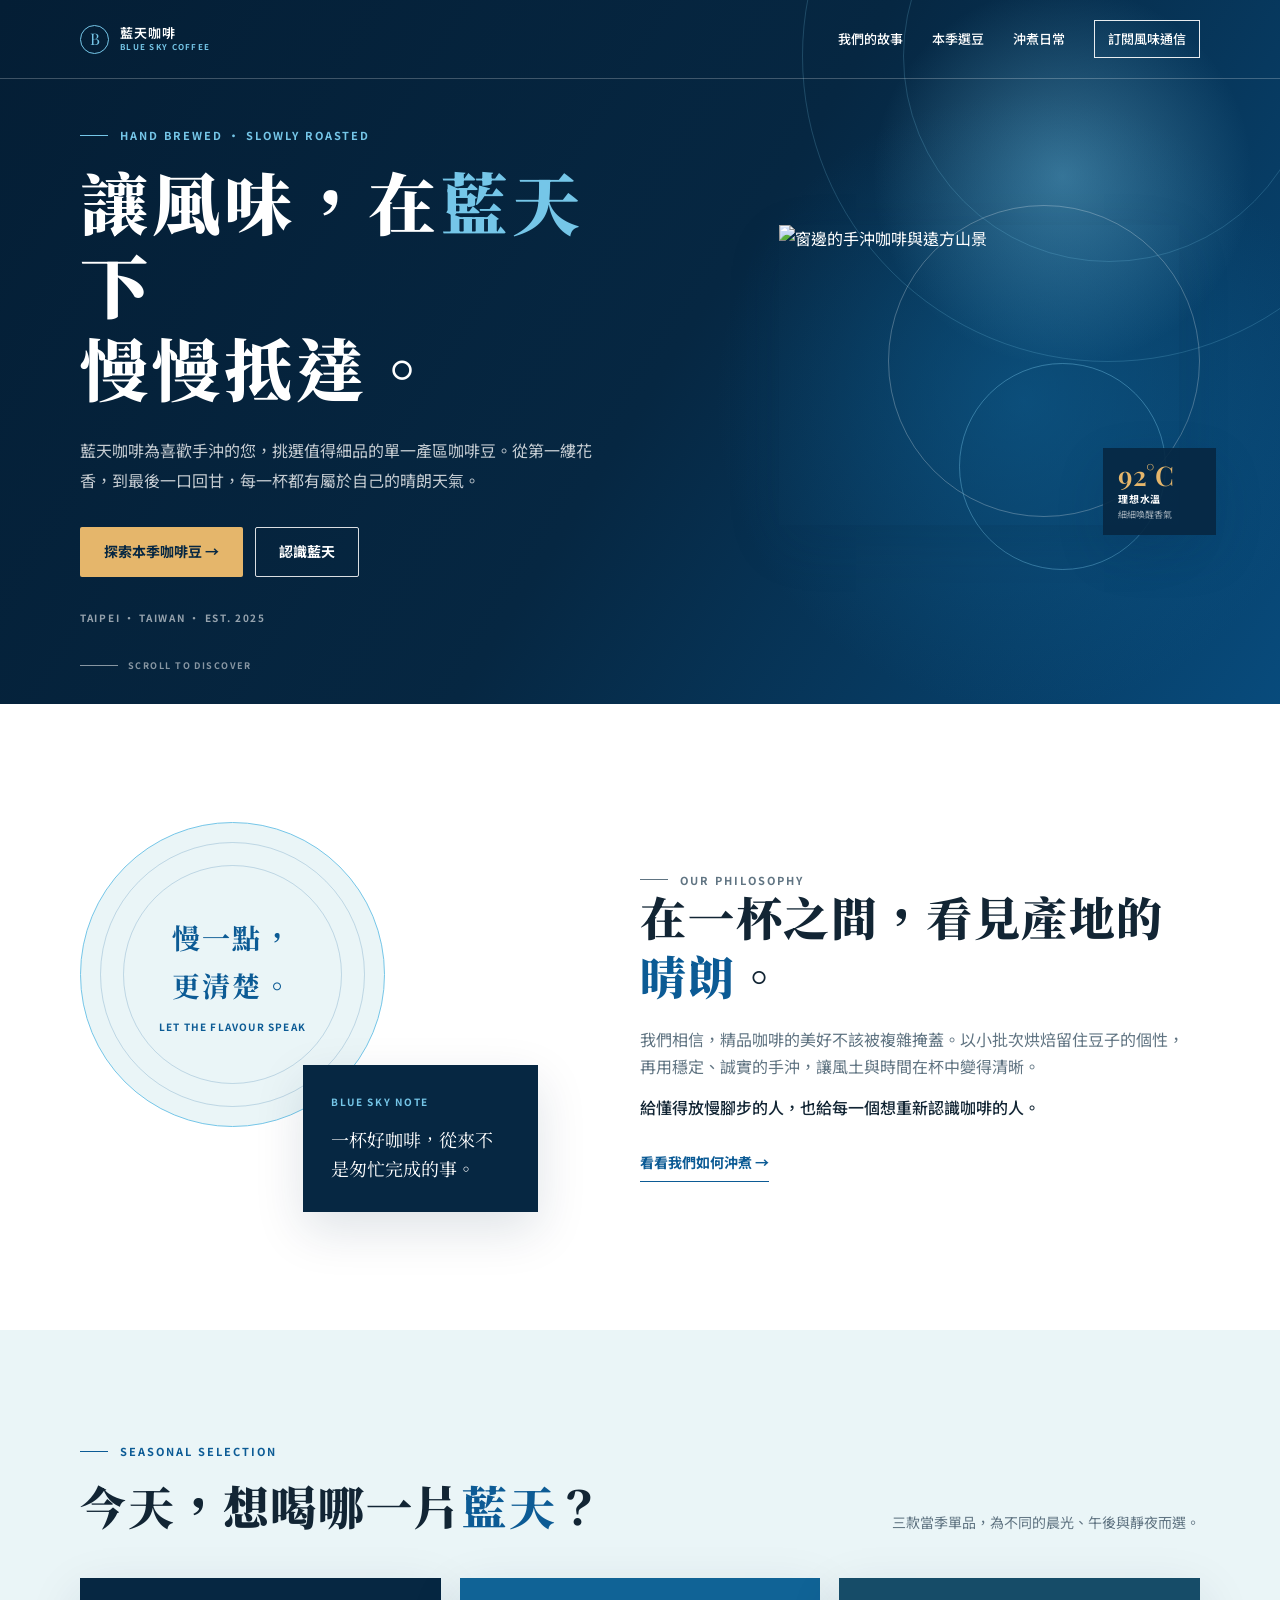
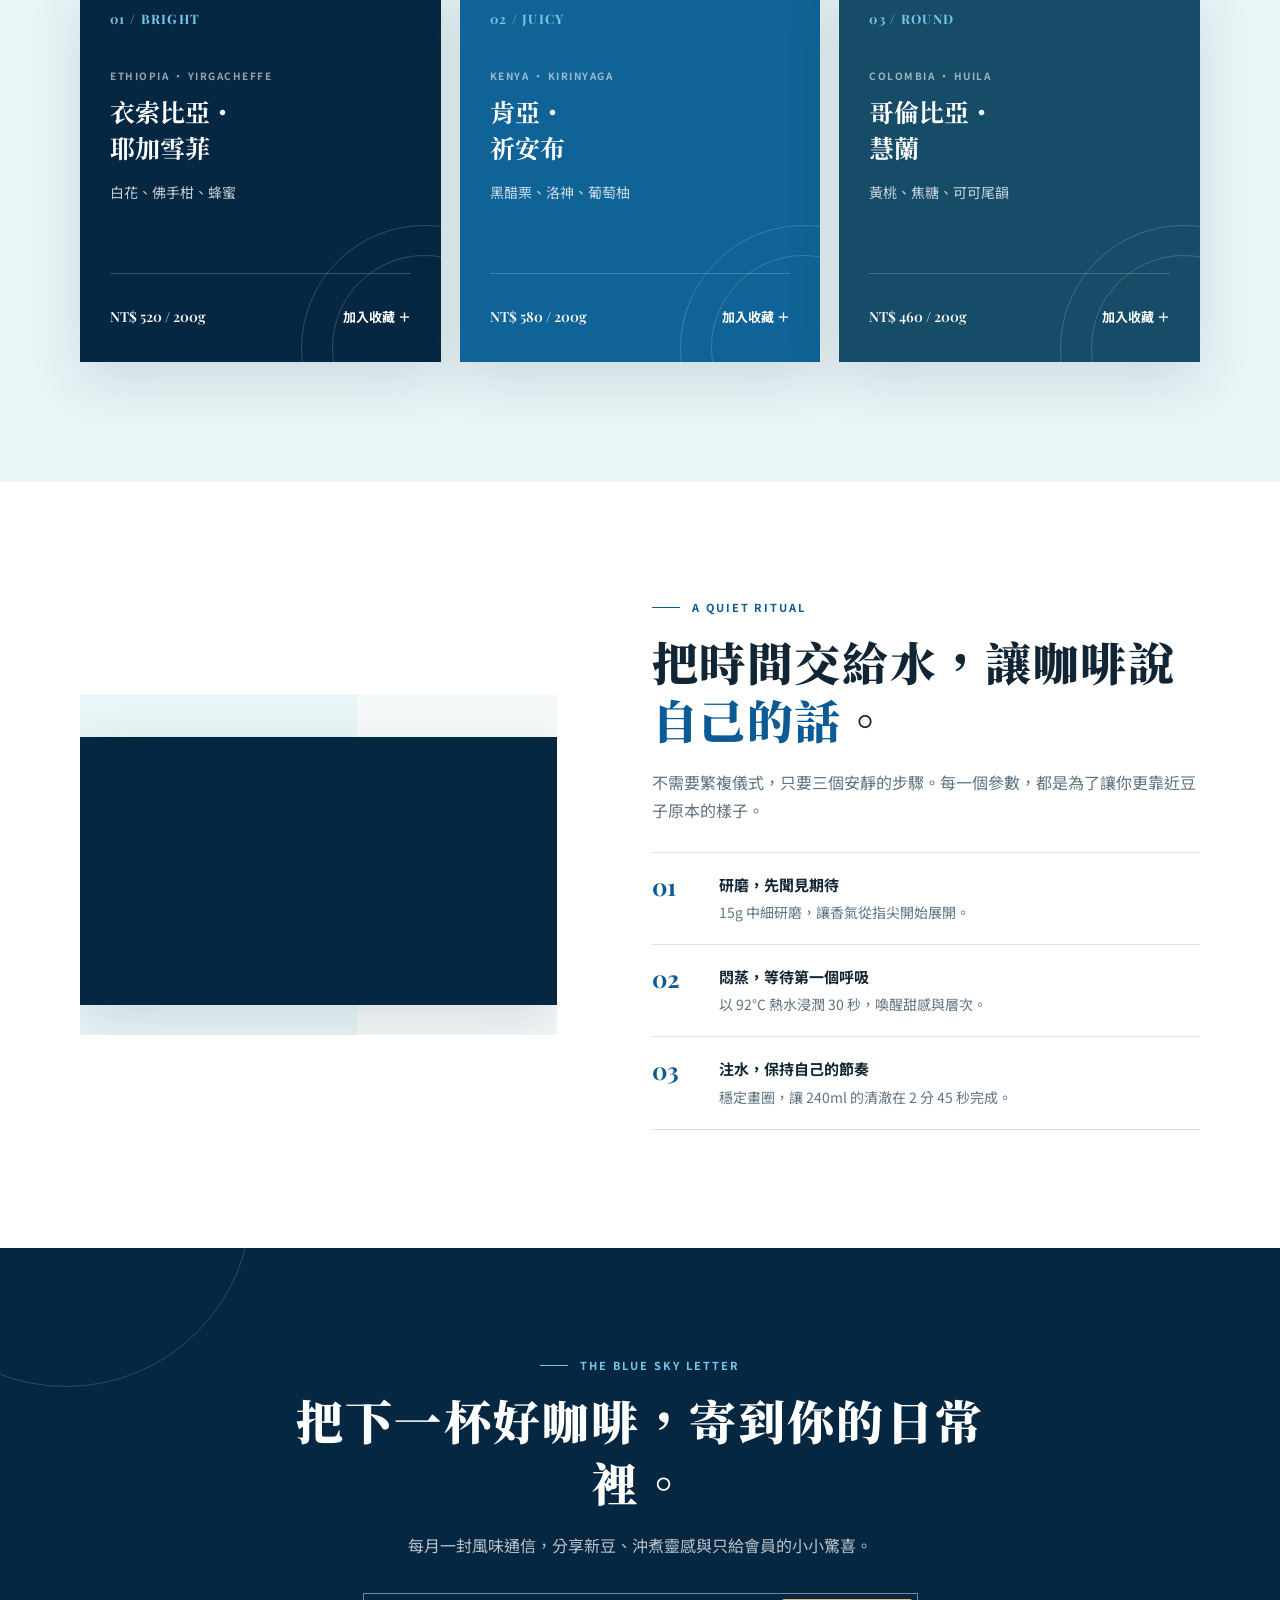
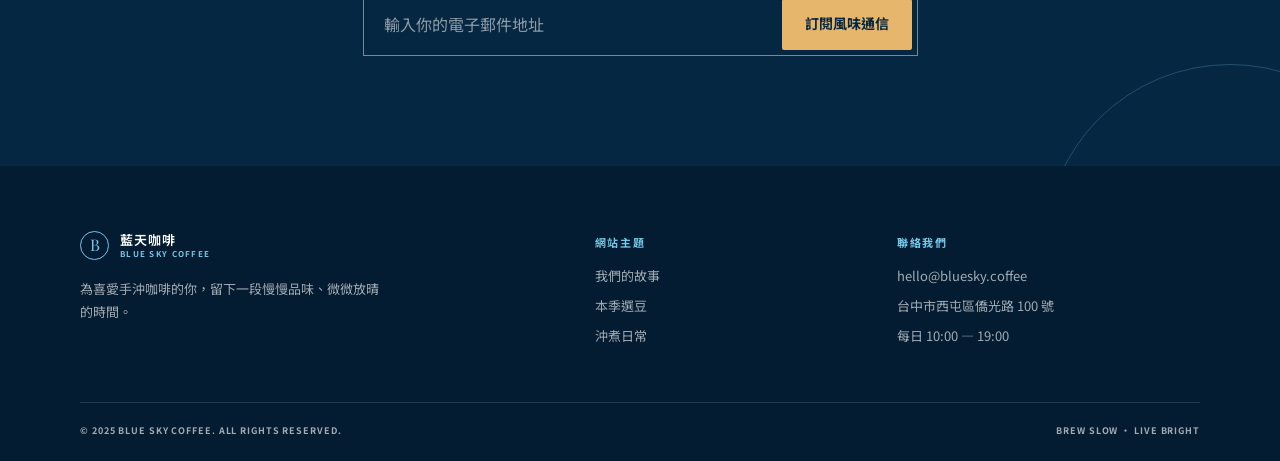
==== onepage2/index.html @ 1602712c "Initial commit" ====
<!DOCTYPE html>
<html lang="zh-Hant">
<head>
  <meta charset="UTF-8">
  <meta name="viewport" content="width=device-width, initial-scale=1.0">
  <meta name="description" content="藍天咖啡，為手沖咖啡愛好者挑選當季精品咖啡豆，讓每一杯都清澈、明亮、值得細品。">
  <title>藍天咖啡｜讓風味，慢慢抵達</title>
  <link rel="preconnect" href="https://fonts.googleapis.com">
  <link rel="preconnect" href="https://fonts.gstatic.com" crossorigin>
  <link href="https://fonts.googleapis.com/css2?family=Noto+Sans+TC:wght@400;500;600;700&family=Noto+Serif+TC:wght@600;700;900&family=Playfair+Display:wght@600;700&display=swap" rel="stylesheet">
  <style>
    :root {
      --navy: #062742;
      --blue: #0c5b95;
      --sky: #75c6e8;
      --mist: #eaf5f7;
      --cream: #fbfaf6;
      --ink: #122534;
      --muted: #607482;
      --line: #d7e4e8;
      --sand: #e5b66b;
      --shadow: 0 18px 50px rgba(6, 39, 66, .13);
    }

    * { box-sizing: border-box; }
    html { scroll-behavior: smooth; }
    body {
      margin: 0;
      color: var(--ink);
      background: var(--cream);
      font-family: "Noto Sans TC", sans-serif;
      font-size: 16px;
      line-height: 1.7;
      -webkit-font-smoothing: antialiased;
    }
    a { color: inherit; text-decoration: none; }
    button, input { font: inherit; }
    button { cursor: pointer; }
    img { display: block; max-width: 100%; }
    :focus-visible { outline: 3px solid var(--sky); outline-offset: 4px; }

    .wrap { width: min(1120px, calc(100% - 48px)); margin: 0 auto; }
    .eyebrow {
      display: flex;
      align-items: center;
      gap: 12px;
      margin: 0 0 17px;
      color: var(--blue);
      font-size: 11px;
      font-weight: 700;
      letter-spacing: .18em;
      line-height: 1.35;
    }
    .eyebrow::before { width: 28px; height: 1px; background: currentColor; content: ""; }
    .section-title {
      margin: 0;
      font-family: "Noto Serif TC", serif;
      font-size: clamp(30px, 4vw, 46px);
      font-weight: 900;
      letter-spacing: .035em;
      line-height: 1.28;
    }
    .blue-word { color: var(--blue); }
    .section-copy { margin: 20px 0 0; color: var(--muted); }
    .text-link {
      display: inline-block;
      margin-top: 29px;
      padding-bottom: 7px;
      border-bottom: 1px solid var(--blue);
      color: var(--blue);
      font-size: 14px;
      font-weight: 700;
      transition: color .2s ease, letter-spacing .2s ease;
    }
    .text-link:hover { color: var(--navy); letter-spacing: .04em; }

    /* Header */
    .site-header {
      position: absolute;
      z-index: 10;
      top: 0;
      left: 0;
      width: 100%;
      border-bottom: 1px solid rgba(255,255,255,.23);
      color: #fff;
    }
    .nav-bar {
      display: flex;
      align-items: center;
      justify-content: space-between;
      min-height: 78px;
    }
    .brand { display: inline-flex; align-items: center; gap: 11px; min-width: max-content; }
    .brand-mark {
      display: grid;
      width: 29px;
      height: 29px;
      place-items: center;
      border: 1px solid var(--sky);
      border-radius: 50%;
      color: var(--sky);
      font-family: "Playfair Display", serif;
      font-size: 16px;
      line-height: 1;
    }
    .brand-name { display: grid; gap: 0; font-size: 13px; font-weight: 600; letter-spacing: .08em; line-height: 1.3; }
    .brand-name small { color: var(--sky); font-size: 8px; font-weight: 700; letter-spacing: .16em; }
    .nav-links { display: flex; align-items: center; gap: 29px; list-style: none; margin: 0; padding: 0; }
    .nav-links a { position: relative; display: inline-block; padding: 8px 0; font-size: 13px; font-weight: 500; }
    .nav-links a:not(.nav-cta)::after {
      position: absolute;
      right: 0;
      bottom: 2px;
      width: 0;
      height: 1px;
      background: var(--sky);
      content: "";
      transition: width .25s ease;
    }
    .nav-links a:not(.nav-cta):hover::after { right: auto; left: 0; width: 100%; }
    .nav-links .nav-cta { padding: 7px 13px; border: 1px solid rgba(255,255,255,.9); transition: color .2s ease, background .2s ease; }
    .nav-links .nav-cta:hover { color: var(--navy); background: #fff; }
    .menu-toggle { display: none; border: 0; background: transparent; color: #fff; font-size: 26px; line-height: 1; }

    /* Hero */
    .hero {
      position: relative;
      isolation: isolate;
      display: grid;
      min-height: 704px;
      overflow: hidden;
      color: #fff;
      background:
        radial-gradient(circle at 83% 25%, rgba(117,198,232,.42), transparent 16%),
        radial-gradient(circle at 80% 57%, rgba(16,99,150,.52), transparent 28%),
        linear-gradient(122deg, #041e35 0%, var(--navy) 52%, #084b7c 100%);
    }
    .hero::before, .hero::after { position: absolute; z-index: -1; border: 1px solid rgba(117,198,232,.22); border-radius: 50%; content: ""; }
    .hero::before { width: 610px; height: 610px; top: -250px; right: -134px; }
    .hero::after { width: 410px; height: 410px; top: -150px; right: -35px; }
    .hero-inner { display: grid; grid-template-columns: 1.02fr .98fr; gap: 45px; align-items: center; width: min(1120px, calc(100% - 48px)); margin: 0 auto; padding: 122px 0 72px; }
    .hero .eyebrow { color: var(--sky); }
    .hero-title { max-width: 650px; margin: 0; font-family: "Noto Serif TC", serif; font-size: clamp(42px, 5.5vw, 68px); font-weight: 900; letter-spacing: .06em; line-height: 1.22; }
    .hero-title .sky-text { color: var(--sky); }
    .hero-lede { max-width: 535px; margin: 26px 0 0; color: rgba(255,255,255,.77); font-size: 16px; line-height: 1.9; }
    .hero-actions { display: flex; flex-wrap: wrap; gap: 12px; margin-top: 31px; }
    .button {
      display: inline-flex;
      align-items: center;
      justify-content: center;
      min-height: 50px;
      padding: 12px 23px;
      border: 1px solid transparent;
      border-radius: 2px;
      font-size: 14px;
      font-weight: 700;
      transition: transform .2s ease, box-shadow .2s ease, color .2s ease, background .2s ease;
    }
    .button:hover { transform: translateY(-2px); box-shadow: 0 9px 20px rgba(0,0,0,.15); }
    .button-primary { color: var(--navy); background: var(--sand); }
    .button-secondary { border-color: rgba(255,255,255,.85); color: #fff; background: transparent; }
    .button-secondary:hover { color: var(--navy); background: #fff; }
    .hero-place { margin: 32px 0 0; color: rgba(255,255,255,.58); font-size: 10px; font-weight: 700; letter-spacing: .17em; }
    .scroll-hint { position: absolute; bottom: 31px; left: max(24px, calc((100% - 1120px) / 2)); display: flex; align-items: center; gap: 10px; color: rgba(255,255,255,.52); font-size: 9px; font-weight: 700; letter-spacing: .16em; }
    .scroll-hint::before { width: 38px; height: 1px; background: currentColor; content: ""; }
    .hero-art { position: relative; justify-self: end; width: min(100%, 450px); padding: 21px 21px 25px 0; }
    .hero-art::before { position: absolute; top: 1px; right: 0; width: 310px; height: 310px; border: 1px solid rgba(255,255,255,.26); border-radius: 50%; content: ""; }
    .hero-art::after { position: absolute; right: 34px; bottom: -20px; width: 205px; height: 205px; border: 1px solid rgba(117,198,232,.4); border-radius: 50%; content: ""; }
    .hero-photo { position: relative; z-index: 1; width: 400px; height: 300px; margin-left: auto; object-fit: cover; box-shadow: var(--shadow); }
    .art-note { position: absolute; z-index: 2; right: -16px; bottom: 15px; display: grid; width: 113px; gap: 1px; padding: 14px 15px; color: #fff; background: rgba(6,39,66,.91); box-shadow: var(--shadow); }
    .art-note strong { color: var(--sand); font-family: "Playfair Display", serif; font-size: 27px; font-weight: 600; line-height: 1; }
    .art-note span { font-size: 10px; font-weight: 700; letter-spacing: .08em; }
    .art-note small { color: rgba(255,255,255,.64); font-size: 9px; line-height: 1.45; }

    /* Story */
    .story { padding: 118px 0; background: #fff; }
    .story-grid { display: grid; grid-template-columns: .9fr 1.1fr; gap: clamp(45px, 8vw, 105px); align-items: center; }
    .story-visual { position: relative; min-height: 390px; }
    .story-disc { position: absolute; top: 0; left: 0; display: grid; width: 305px; height: 305px; place-content: center; border: 1px solid var(--sky); border-radius: 50%; color: var(--blue); text-align: center; background: var(--mist); }
    .story-disc::before, .story-disc::after { position: absolute; border: 1px solid rgba(12,91,149,.2); border-radius: 50%; content: ""; }
    .story-disc::before { inset: 19px; }
    .story-disc::after { inset: 42px; }
    .story-disc b { position: relative; z-index: 1; font-family: "Noto Serif TC", serif; font-size: 28px; letter-spacing: .08em; }
    .story-disc span { position: relative; z-index: 1; margin-top: 8px; font-size: 10px; font-weight: 700; letter-spacing: .12em; }
    .story-card { position: absolute; right: 0; bottom: 0; width: 235px; padding: 28px; color: #fff; background: var(--navy); box-shadow: var(--shadow); }
    .story-card .card-label { display: block; color: var(--sky); font-size: 10px; font-weight: 700; letter-spacing: .17em; }
    .story-card p { margin: 15px 0 0; font-family: "Noto Serif TC", serif; font-size: 18px; line-height: 1.65; }
    .story-copy p { max-width: 570px; margin: 21px 0 0; color: var(--muted); }
    .story-copy p + p { margin-top: 14px; color: var(--ink); font-weight: 500; }

    /* Coffee */
    .coffee { padding: 114px 0 120px; background: var(--mist); }
    .section-heading { display: flex; align-items: end; justify-content: space-between; gap: 30px; margin-bottom: 43px; }
    .section-heading .section-copy { max-width: 310px; margin: 0; font-size: 14px; }
    .coffee-grid { display: grid; grid-template-columns: repeat(3, 1fr); gap: 19px; }
    .coffee-card { position: relative; display: flex; flex-direction: column; min-height: 384px; overflow: hidden; padding: 30px; color: #fff; background: var(--navy); box-shadow: var(--shadow); }
    .coffee-card:nth-child(2) { background: #106396; }
    .coffee-card:nth-child(3) { background: #164c68; }
    .coffee-card::before, .coffee-card::after { position: absolute; border: 1px solid rgba(255,255,255,.18); border-radius: 50%; content: ""; }
    .coffee-card::before { width: 245px; height: 245px; right: -107px; bottom: -110px; }
    .coffee-card::after { width: 183px; height: 183px; right: -76px; bottom: -78px; }
    .coffee-card > * { position: relative; z-index: 1; }
    .coffee-number { color: var(--sky); font-family: "Playfair Display", serif; font-size: 13px; font-weight: 700; letter-spacing: .1em; }
    .coffee-origin { margin-top: 37px; color: rgba(255,255,255,.58); font-size: 10px; font-weight: 700; letter-spacing: .15em; }
    .coffee-name { margin: 9px 0 0; font-family: "Noto Serif TC", serif; font-size: 25px; font-weight: 700; line-height: 1.45; }
    .coffee-taste { margin: 16px 0 0; color: rgba(255,255,255,.77); font-size: 14px; }
    .coffee-footer { display: flex; align-items: center; justify-content: space-between; gap: 10px; margin-top: auto; padding-top: 28px; border-top: 1px solid rgba(255,255,255,.2); }
    .coffee-price { font-family: "Playfair Display", serif; font-size: 14px; font-weight: 600; white-space: nowrap; }
    .collect-button { padding: 4px 0; border: 0; color: #fff; background: transparent; font-size: 13px; font-weight: 700; white-space: nowrap; transition: color .2s ease; }
    .collect-button:hover { color: var(--sand); }

    /* Brew */
    .brew { padding: 118px 0; background: #fff; }
    .brew-grid { display: grid; grid-template-columns: .93fr 1.07fr; gap: clamp(45px, 8vw, 95px); align-items: center; }
    .video-frame { position: relative; overflow: hidden; padding: 43px 0 30px; background: linear-gradient(90deg, var(--mist) 0 58%, #f5f9f9 58%); }
    .video-frame::before { position: absolute; top: 43px; left: 0; width: 86px; height: 1px; background: var(--sky); box-shadow: 0 10px 0 var(--sky), 0 20px 0 var(--sky); content: ""; }
    .video-frame iframe { position: relative; z-index: 1; display: block; width: 560px; max-width: 100%; height: auto; aspect-ratio: 16 / 9; margin: 0 auto; border: 0; background: var(--navy); box-shadow: var(--shadow); }
    .pour-rings, .pour-rings::before, .pour-rings::after { position: absolute; border: 1px solid rgba(12,91,149,.36); border-radius: 50%; content: ""; }
    .pour-rings { top: 85px; left: 50%; width: 192px; height: 192px; transform: translateX(-50%); }
    .pour-rings::before { inset: 22px; }
    .pour-rings::after { inset: 47px; }
    .dripper { position: absolute; z-index: 1; top: 118px; left: 50%; width: 128px; height: 164px; transform: translateX(-50%); }
    .dripper-top { width: 128px; height: 60px; border: 2px solid var(--blue); clip-path: polygon(0 0, 100% 0, 75% 100%, 25% 100%); background: rgba(255,255,255,.8); }
    .dripper-top::after { position: absolute; top: 9px; left: 18px; width: 92px; height: 31px; border: 1px solid rgba(12,91,149,.55); border-radius: 50%; content: ""; }
    .dripper-body { position: absolute; top: 58px; left: 32px; width: 64px; height: 80px; border: 2px solid var(--blue); border-top: 0; clip-path: polygon(12% 0, 88% 0, 100% 100%, 0 100%); background: rgba(255,255,255,.42); }
    .dripper-base { position: absolute; bottom: 0; left: 15px; width: 98px; height: 21px; border: 2px solid var(--blue); border-radius: 50%; background: #fff; }
    .brew-data { position: absolute; right: 25px; bottom: 22px; display: grid; justify-items: end; color: var(--blue); font-family: "Playfair Display", serif; font-size: 13px; font-weight: 700; letter-spacing: .05em; line-height: 1.5; }
    .brew-data small { color: var(--muted); font-family: "Noto Sans TC", sans-serif; font-size: 10px; letter-spacing: .12em; }
    .brew-copy .section-copy { margin-bottom: 28px; }
    .brew-steps { list-style: none; margin: 0; padding: 0; border-top: 1px solid var(--line); }
    .brew-steps li { display: grid; grid-template-columns: 55px 1fr; gap: 12px; padding: 19px 0; border-bottom: 1px solid var(--line); }
    .step-number { color: var(--blue); font-family: "Playfair Display", serif; font-size: 24px; font-weight: 700; line-height: 1.2; }
    .step-content strong { display: block; font-size: 15px; }
    .step-content p { margin: 4px 0 0; color: var(--muted); font-size: 14px; }

    /* Subscribe and footer */
    .visit { position: relative; overflow: hidden; padding: 110px 0; color: #fff; text-align: center; background: var(--navy); }
    .visit::before, .visit::after { position: absolute; width: 370px; height: 370px; border: 1px solid rgba(117,198,232,.25); border-radius: 50%; content: ""; }
    .visit::before { top: -233px; left: -120px; }
    .visit::after { right: -136px; bottom: -270px; }
    .visit-inner { position: relative; z-index: 1; max-width: 700px; margin: 0 auto; }
    .visit .eyebrow { justify-content: center; color: var(--sky); }
    .visit-title { margin: 0; font-family: "Noto Serif TC", serif; font-size: clamp(30px, 4.5vw, 47px); font-weight: 900; letter-spacing: .045em; line-height: 1.3; }
    .visit-copy { max-width: 490px; margin: 20px auto 0; color: rgba(255,255,255,.72); }
    .subscribe-form { display: flex; max-width: 555px; margin: 34px auto 0; padding: 5px; border: 1px solid rgba(255,255,255,.45); }
    .subscribe-form input { min-width: 0; flex: 1; padding: 12px 15px; border: 0; outline: 0; color: #fff; background: transparent; }
    .subscribe-form input::placeholder { color: rgba(255,255,255,.54); }
    .subscribe-form .button { flex: 0 0 auto; min-height: 48px; border: 0; }
    .site-footer { padding: 65px 0 23px; color: rgba(255,255,255,.63); background: #031c31; }
    .footer-grid { display: grid; grid-template-columns: 1.5fr .8fr 1fr; gap: 60px; }
    .footer-brand .brand { color: #fff; }
    .footer-brand p { max-width: 300px; margin: 17px 0 0; font-size: 13px; line-height: 1.8; }
    .footer-title { margin: 2px 0 13px; color: var(--sky); font-size: 11px; font-weight: 700; letter-spacing: .16em; }
    .footer-links { display: grid; gap: 8px; list-style: none; margin: 0; padding: 0; font-size: 13px; }
    .footer-links a:hover { color: #fff; }
    .footer-bottom { display: flex; justify-content: space-between; gap: 20px; margin-top: 55px; padding-top: 20px; border-top: 1px solid rgba(255,255,255,.13); font-size: 9px; font-weight: 700; letter-spacing: .1em; }

    /* Motion */
    .reveal { opacity: 0; transform: translateY(18px); transition: opacity .65s ease, transform .65s ease; }
    .reveal.visible { opacity: 1; transform: none; }
    .toast { position: fixed; z-index: 30; right: 22px; bottom: 22px; max-width: min(360px, calc(100% - 44px)); padding: 14px 18px; border-left: 3px solid var(--sand); color: #fff; background: var(--navy); box-shadow: var(--shadow); opacity: 0; pointer-events: none; transform: translateY(12px); transition: opacity .25s ease, transform .25s ease; }
    .toast.show { opacity: 1; transform: translateY(0); }

    @media (max-width: 820px) {
      .nav-bar { position: relative; }
      .menu-toggle { display: block; }
      .nav-links { position: absolute; top: 78px; left: -24px; right: -24px; display: grid; gap: 0; max-height: 0; overflow: hidden; padding: 0 24px; background: #05233c; transition: max-height .3s ease, padding .3s ease; }
      .nav-links.open { max-height: 300px; padding-top: 11px; padding-bottom: 16px; }
      .nav-links a { display: block; padding: 10px 0; }
      .nav-links .nav-cta { display: inline-block; margin-top: 6px; padding: 8px 12px; }
      .hero { min-height: 710px; }
      .hero-inner { grid-template-columns: 1fr; gap: 18px; padding-top: 118px; }
      .hero-art { width: min(100%, 510px); margin: 0 auto; padding-top: 0; justify-self: center; transform: scale(.72); transform-origin: top center; height: 245px; }
      .scroll-hint { display: none; }
      .story-grid, .brew-grid { grid-template-columns: 1fr; }
      .story-visual { max-width: 450px; width: 100%; margin: 0 auto; }
      .coffee-grid { grid-template-columns: repeat(2, 1fr); }
      .coffee-card:nth-child(3) { grid-column: span 2; }
      .footer-grid { grid-template-columns: 1fr 1fr; gap: 38px; }
      .footer-brand { grid-column: span 2; }
    }

    @media (max-width: 560px) {
      .wrap, .hero-inner { width: calc(100% - 34px); }
      .brand-name { font-size: 12px; }
      .hero { min-height: 680px; }
      .hero-inner { padding-top: 109px; padding-bottom: 37px; }
      .hero-title { font-size: 40px; }
      .hero-lede { margin-top: 19px; font-size: 14px; line-height: 1.85; }
      .hero-actions { margin-top: 24px; }
      .hero-place { margin-top: 22px; }
      .hero-art { height: 203px; transform: scale(.62); }
      .art-note { display: none; }
      .story, .coffee, .brew, .visit { padding-top: 76px; padding-bottom: 76px; }
      .story-visual { min-height: 330px; }
      .story-disc { width: 245px; height: 245px; }
      .story-disc b { font-size: 23px; }
      .story-card { width: 185px; padding: 21px; }
      .story-card p { font-size: 15px; }
      .section-heading { display: block; margin-bottom: 31px; }
      .section-heading .section-copy { margin-top: 15px; }
      .coffee-grid { grid-template-columns: 1fr; }
      .coffee-card, .coffee-card:nth-child(3) { grid-column: auto; min-height: 330px; }
      .video-frame { padding: 36px 0 21px; min-height: 310px; }
      .video-frame::before { top: 36px; width: 62px; }
      .subscribe-form { display: grid; gap: 7px; padding: 0; border: 0; }
      .subscribe-form input { width: 100%; min-height: 51px; border: 1px solid rgba(255,255,255,.45); }
      .subscribe-form .button { width: 100%; }
      .footer-grid { grid-template-columns: 1fr; gap: 31px; }
      .footer-brand { grid-column: auto; }
      .footer-bottom { display: grid; gap: 9px; margin-top: 39px; line-height: 1.6; }
    }

    @media (prefers-reduced-motion: reduce) {
      html { scroll-behavior: auto; }
      *, *::before, *::after { transition-duration: .01ms !important; animation-duration: .01ms !important; animation-iteration-count: 1 !important; }
      .reveal { opacity: 1; transform: none; }
    }
  </style>
</head>
<body>
  <header class="site-header" id="top">
    <nav class="nav-bar wrap" aria-label="主要導覽">
      <a class="brand" href="#top" aria-label="回到藍天咖啡首頁">
        <span class="brand-mark" aria-hidden="true">B</span>
        <span class="brand-name">藍天咖啡 <small>BLUE SKY COFFEE</small></span>
      </a>
      <button class="menu-toggle" type="button" aria-controls="navLinks" aria-expanded="false" aria-label="開啟導覽選單">☰</button>
      <ul class="nav-links" id="navLinks">
        <li><a href="#story">我們的故事</a></li>
        <li><a href="#coffee">本季選豆</a></li>
        <li><a href="#brew">沖煮日常</a></li>
        <li><a class="nav-cta" href="#visit">訂閱風味通信</a></li>
      </ul>
    </nav>
  </header>

  <main>
    <section class="hero" aria-labelledby="heroTitle">
      <div class="hero-inner">
        <div class="hero-content reveal">
          <p class="eyebrow">HAND BREWED · SLOWLY ROASTED</p>
          <h1 class="hero-title" id="heroTitle">讓風味，在<span class="sky-text">藍天</span>下<br>慢慢抵達。</h1>
          <p class="hero-lede">藍天咖啡為喜歡手沖的您，挑選值得細品的單一產區咖啡豆。從第一縷花香，到最後一口回甘，每一杯都有屬於自己的晴朗天氣。</p>
          <div class="hero-actions">
            <a class="button button-primary" href="#coffee">探索本季咖啡豆 →</a>
            <a class="button button-secondary" href="#story">認識藍天</a>
          </div>
          <p class="hero-place">TAIPEI · TAIWAN · EST. 2025</p>
        </div>
        <div class="hero-art reveal" aria-label="窗邊手沖咖啡與山景">
          <img class="hero-photo" src="images/hero.png" width="400" height="300" alt="窗邊的手沖咖啡與遠方山景">
          <div class="art-note" aria-hidden="true"><strong>92°C</strong><span>理想水溫</span><small>細細喚醒香氣</small></div>
        </div>
      </div>
      <span class="scroll-hint" aria-hidden="true">SCROLL TO DISCOVER</span>
    </section>

    <section class="story" id="story" aria-labelledby="storyTitle">
      <div class="wrap story-grid">
        <div class="story-visual reveal" aria-hidden="true">
          <div class="story-disc"><b>慢一點，<br>更清楚。</b><span>LET THE FLAVOUR SPEAK</span></div>
          <div class="story-card"><span class="card-label">BLUE SKY NOTE</span><p>一杯好咖啡，從來不是匆忙完成的事。</p></div>
        </div>
        <div class="story-copy reveal">
          <p class="eyebrow">OUR PHILOSOPHY</p>
          <h2 class="section-title" id="storyTitle">在一杯之間，看見產地的<span class="blue-word">晴朗</span>。</h2>
          <p>我們相信，精品咖啡的美好不該被複雜掩蓋。以小批次烘焙留住豆子的個性，再用穩定、誠實的手沖，讓風土與時間在杯中變得清晰。</p>
          <p>給懂得放慢腳步的人，也給每一個想重新認識咖啡的人。</p>
          <a class="text-link" href="#brew">看看我們如何沖煮 →</a>
        </div>
      </div>
    </section>

    <section class="coffee" id="coffee" aria-labelledby="coffeeTitle">
      <div class="wrap">
        <div class="section-heading reveal">
          <div>
            <p class="eyebrow">SEASONAL SELECTION</p>
            <h2 class="section-title" id="coffeeTitle">今天，想喝哪一片<span class="blue-word">藍天</span>？</h2>
          </div>
          <p class="section-copy">三款當季單品，為不同的晨光、午後與靜夜而選。</p>
        </div>
        <div class="coffee-grid">
          <article class="coffee-card reveal">
            <span class="coffee-number">01 / BRIGHT</span>
            <span class="coffee-origin">ETHIOPIA · YIRGACHEFFE</span>
            <h3 class="coffee-name">衣索比亞・<br>耶加雪菲</h3>
            <p class="coffee-taste">白花、佛手柑、蜂蜜</p>
            <div class="coffee-footer"><span class="coffee-price">NT$ 520 / 200g</span><button class="collect-button" type="button" data-coffee="衣索比亞・耶加雪菲">加入收藏 ＋</button></div>
          </article>
          <article class="coffee-card reveal">
            <span class="coffee-number">02 / JUICY</span>
            <span class="coffee-origin">KENYA · KIRINYAGA</span>
            <h3 class="coffee-name">肯亞・<br>祈安布</h3>
            <p class="coffee-taste">黑醋栗、洛神、葡萄柚</p>
            <div class="coffee-footer"><span class="coffee-price">NT$ 580 / 200g</span><button class="collect-button" type="button" data-coffee="肯亞・祈安布">加入收藏 ＋</button></div>
          </article>
          <article class="coffee-card reveal">
            <span class="coffee-number">03 / ROUND</span>
            <span class="coffee-origin">COLOMBIA · HUILA</span>
            <h3 class="coffee-name">哥倫比亞・<br>慧蘭</h3>
            <p class="coffee-taste">黃桃、焦糖、可可尾韻</p>
            <div class="coffee-footer"><span class="coffee-price">NT$ 460 / 200g</span><button class="collect-button" type="button" data-coffee="哥倫比亞・慧蘭">加入收藏 ＋</button></div>
          </article>
        </div>
      </div>
    </section>

    <section class="brew" id="brew" aria-labelledby="brewTitle">
      <div class="wrap brew-grid">
        <div class="video-frame reveal">
          <iframe width="560" height="315" src="https://www.youtube.com/embed/hMOYa4EBntI" title="藍天咖啡沖煮影片" allow="accelerometer; autoplay; clipboard-write; encrypted-media; gyroscope; picture-in-picture; web-share" allowfullscreen></iframe>
        </div>
        <div class="brew-copy reveal">
          <p class="eyebrow">A QUIET RITUAL</p>
          <h2 class="section-title" id="brewTitle">把時間交給水，讓咖啡說<span class="blue-word">自己的話</span>。</h2>
          <p class="section-copy">不需要繁複儀式，只要三個安靜的步驟。每一個參數，都是為了讓你更靠近豆子原本的樣子。</p>
          <ol class="brew-steps">
            <li><span class="step-number">01</span><div class="step-content"><strong>研磨，先聞見期待</strong><p>15g 中細研磨，讓香氣從指尖開始展開。</p></div></li>
            <li><span class="step-number">02</span><div class="step-content"><strong>悶蒸，等待第一個呼吸</strong><p>以 92°C 熱水浸潤 30 秒，喚醒甜感與層次。</p></div></li>
            <li><span class="step-number">03</span><div class="step-content"><strong>注水，保持自己的節奏</strong><p>穩定畫圈，讓 240ml 的清澈在 2 分 45 秒完成。</p></div></li>
          </ol>
        </div>
      </div>
    </section>

    <section class="visit" id="visit" aria-labelledby="visitTitle">
      <div class="wrap visit-inner reveal">
        <p class="eyebrow">THE BLUE SKY LETTER</p>
        <h2 class="visit-title" id="visitTitle">把下一杯好咖啡，寄到你的日常裡。</h2>
        <p class="visit-copy">每月一封風味通信，分享新豆、沖煮靈感與只給會員的小小驚喜。</p>
        <form class="subscribe-form" id="subscribeForm">
          <input type="email" aria-label="電子郵件地址" placeholder="輸入你的電子郵件地址" required>
          <button class="button button-primary" type="submit">訂閱風味通信</button>
        </form>
      </div>
    </section>
  </main>

  <footer class="site-footer">
    <div class="wrap">
      <div class="footer-grid">
        <div class="footer-brand">
          <a class="brand" href="#top" aria-label="回到藍天咖啡首頁"><span class="brand-mark" aria-hidden="true">B</span><span class="brand-name">藍天咖啡 <small>BLUE SKY COFFEE</small></span></a>
          <p>為喜愛手沖咖啡的你，留下一段慢慢品味、微微放晴的時間。</p>
        </div>
        <div>
          <p class="footer-title">網站主題</p>
          <ul class="footer-links"><li><a href="#story">我們的故事</a></li><li><a href="#coffee">本季選豆</a></li><li><a href="#brew">沖煮日常</a></li></ul>
        </div>
        <div>
          <p class="footer-title">聯絡我們</p>
          <ul class="footer-links"><li><a href="mailto:hello@bluesky.coffee">hello@bluesky.coffee</a></li><li>台中市西屯區僑光路 100 號</li><li>每日 10:00 — 19:00</li></ul>
        </div>
      </div>
      <div class="footer-bottom"><span>© 2025 BLUE SKY COFFEE. ALL RIGHTS RESERVED.</span><span>BREW SLOW · LIVE BRIGHT</span></div>
    </div>
  </footer>

  <div class="toast" id="toast" role="status" aria-live="polite"></div>

  <script>
    const menuToggle = document.querySelector('.menu-toggle');
    const navLinks = document.querySelector('.nav-links');
    const toast = document.querySelector('#toast');
    let toastTimer;

    function closeMenu() {
      navLinks.classList.remove('open');
      menuToggle.setAttribute('aria-expanded', 'false');
      menuToggle.setAttribute('aria-label', '開啟導覽選單');
      menuToggle.textContent = '☰';
    }

    menuToggle.addEventListener('click', () => {
      const isOpen = navLinks.classList.toggle('open');
      menuToggle.setAttribute('aria-expanded', String(isOpen));
      menuToggle.setAttribute('aria-label', isOpen ? '關閉導覽選單' : '開啟導覽選單');
      menuToggle.textContent = isOpen ? '×' : '☰';
    });

    navLinks.querySelectorAll('a').forEach(link => link.addEventListener('click', closeMenu));

    function showToast(message) {
      window.clearTimeout(toastTimer);
      toast.textContent = message;
      toast.classList.add('show');
      toastTimer = window.setTimeout(() => toast.classList.remove('show'), 2600);
    }

    document.querySelectorAll('[data-coffee]').forEach(button => {
      button.addEventListener('click', () => showToast(`已將「${button.dataset.coffee}」加入你的收藏。`));
    });

    document.querySelector('#subscribeForm').addEventListener('submit', event => {
      event.preventDefault();
      if (!event.currentTarget.checkValidity()) return;
      event.currentTarget.reset();
      showToast('謝謝訂閱，下一封晴朗的風味通信即將寄出。');
    });

    const prefersReducedMotion = window.matchMedia('(prefers-reduced-motion: reduce)').matches;
    const reveals = document.querySelectorAll('.reveal');
    if (prefersReducedMotion || !('IntersectionObserver' in window)) {
      reveals.forEach(element => element.classList.add('visible'));
    } else {
      const observer = new IntersectionObserver(entries => {
        entries.forEach(entry => {
          if (entry.isIntersecting) {
            entry.target.classList.add('visible');
            observer.unobserve(entry.target);
          }
        });
      }, { threshold: .12 });
      reveals.forEach(element => observer.observe(element));
    }
  </script>
</body>
</html>
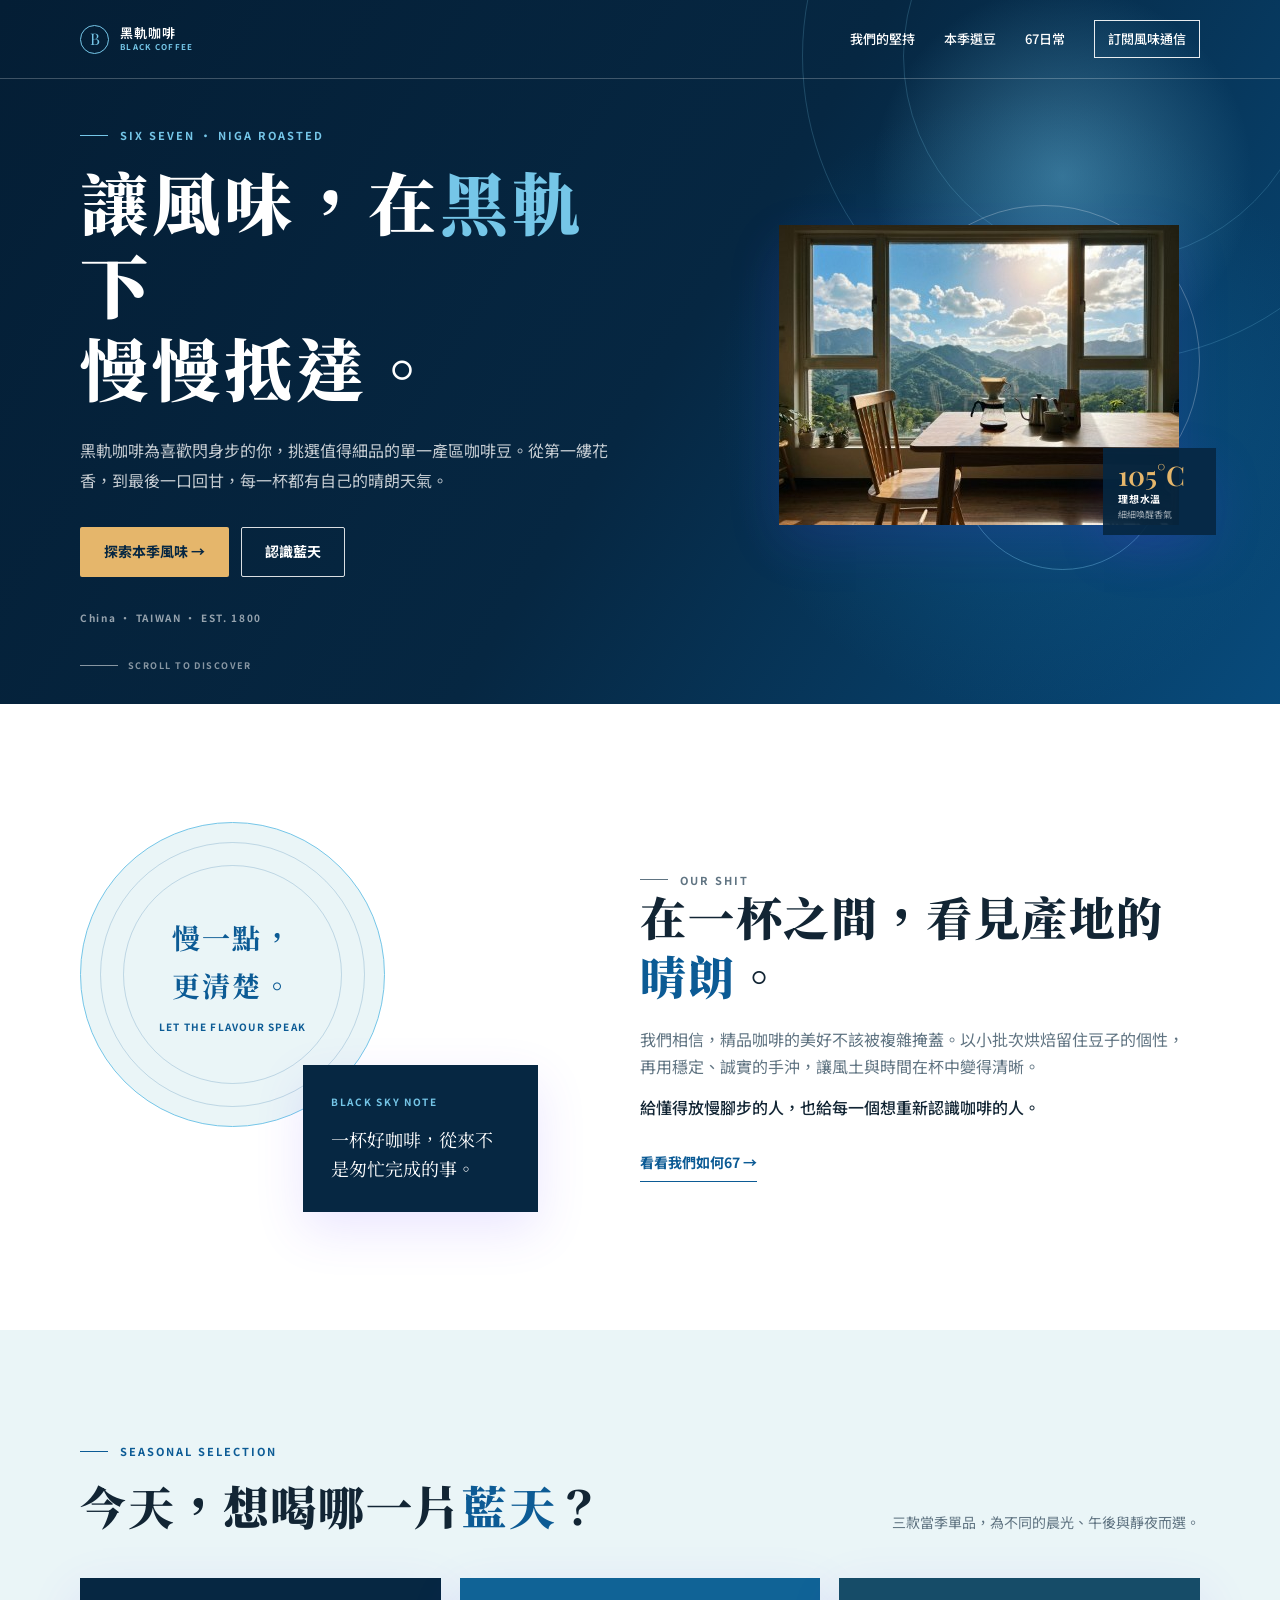
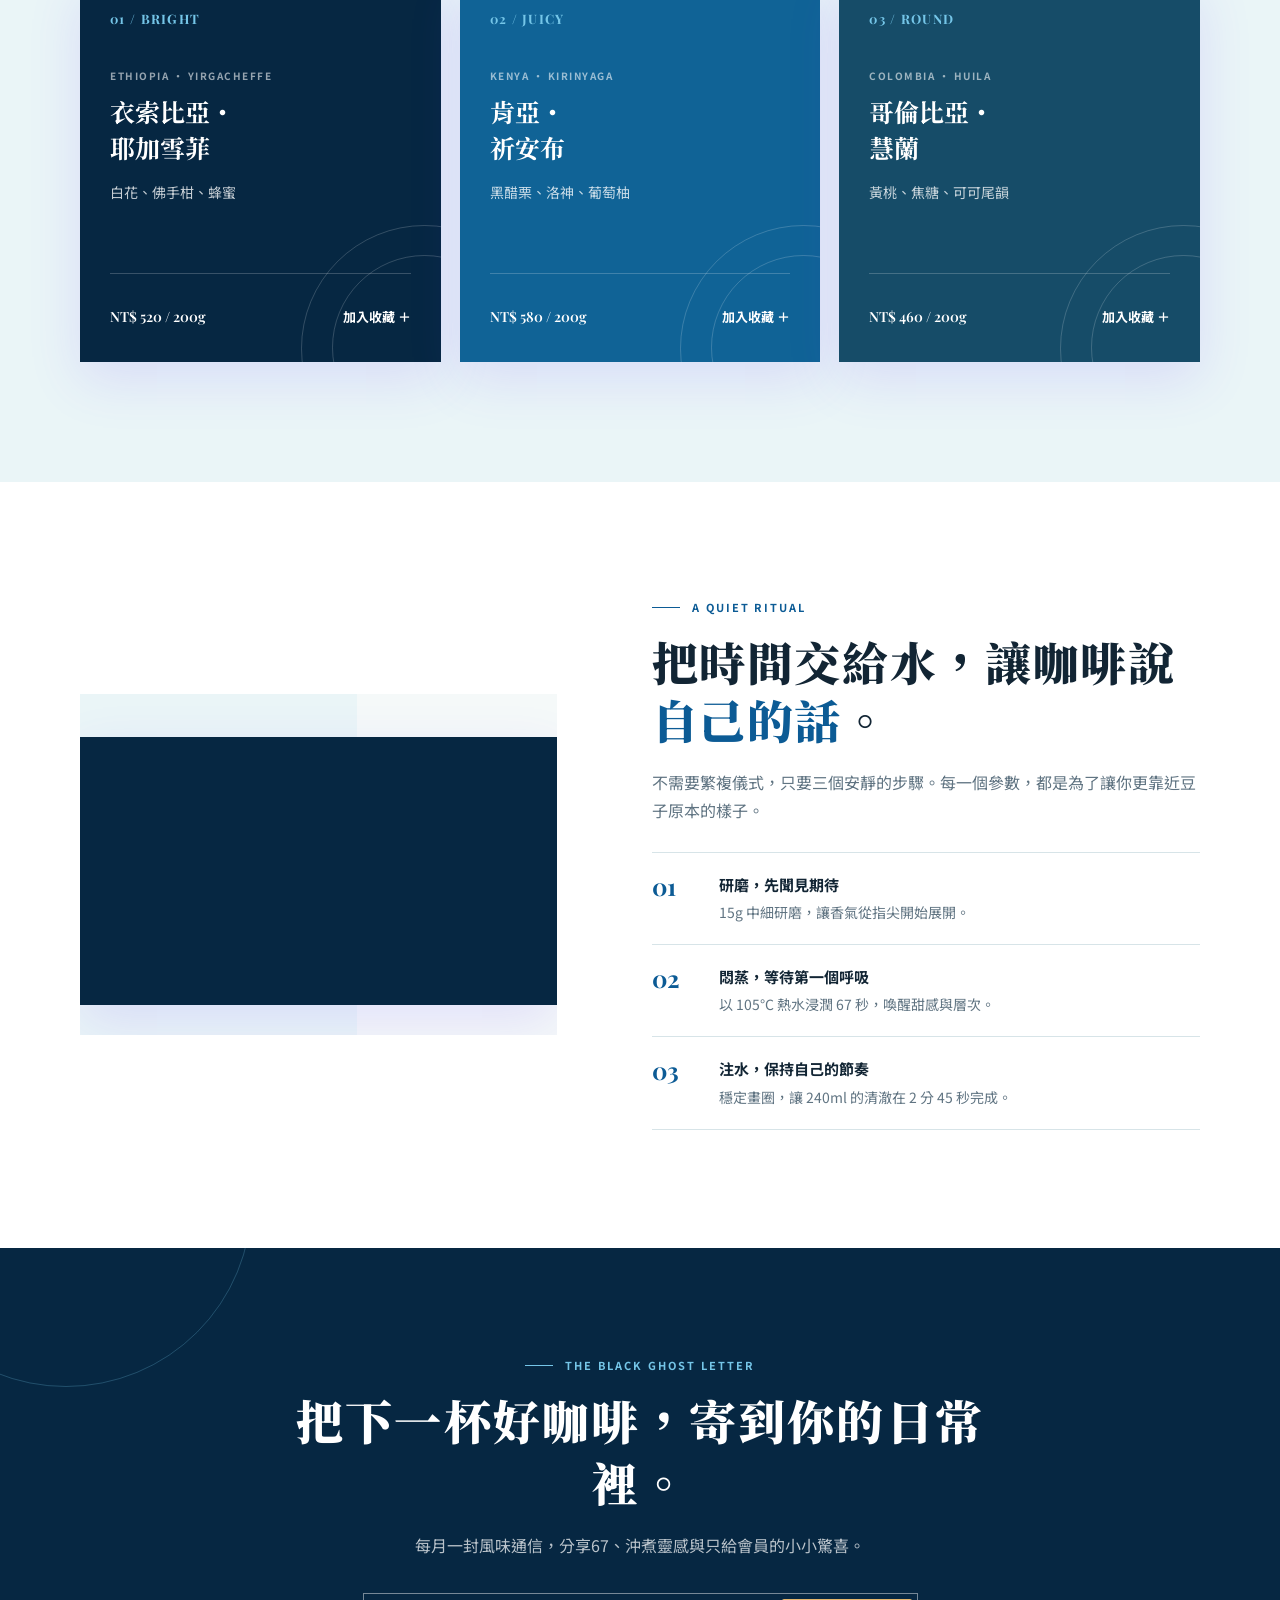
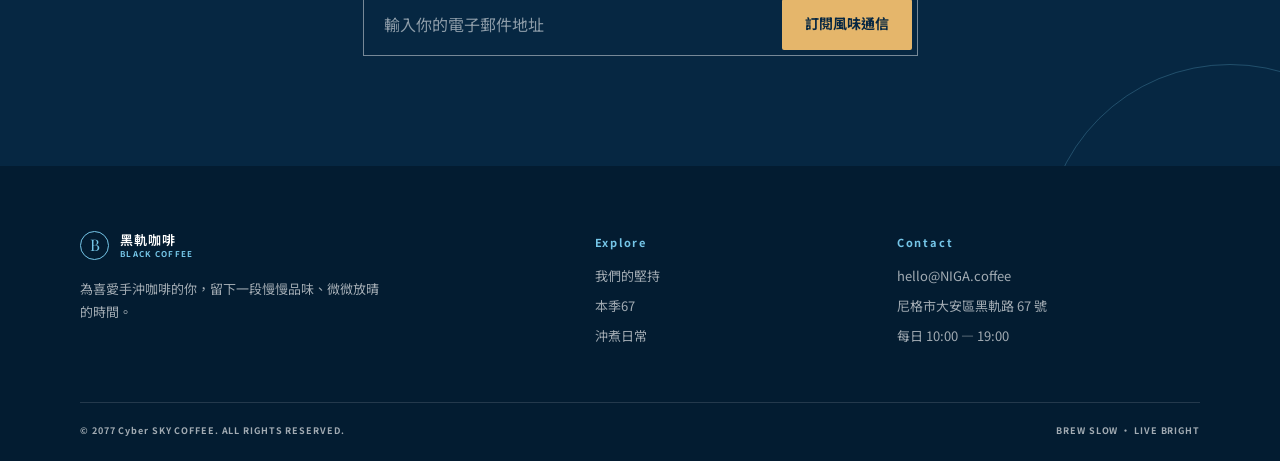
==== commit 9191c553: "11515133_3" ====
--- a/onepage2/index.html
+++ b/onepage2/index.html
@@ -3,8 +3,8 @@
 <head>
   <meta charset="UTF-8">
   <meta name="viewport" content="width=device-width, initial-scale=1.0">
-  <meta name="description" content="藍天咖啡，為手沖咖啡愛好者挑選當季精品咖啡豆，讓每一杯都清澈、明亮、值得細品。">
-  <title>藍天咖啡｜讓風味，慢慢抵達</title>
+  <meta name="description" content="黑軌咖啡，為手沖咖啡愛好者挑選當季精品咖啡豆，讓每一杯都清澈、明亮、值得細品。">
+  <title>黑軌咖啡｜讓風味，慢慢抵達</title>
   <link rel="preconnect" href="https://fonts.googleapis.com">
   <link rel="preconnect" href="https://fonts.gstatic.com" crossorigin>
   <link href="https://fonts.googleapis.com/css2?family=Noto+Sans+TC:wght@400;500;600;700&family=Noto+Serif+TC:wght@600;700;900&family=Playfair+Display:wght@600;700&display=swap" rel="stylesheet">
@@ -19,7 +19,7 @@
       --muted: #607482;
       --line: #d7e4e8;
       --sand: #e5b66b;
-      --shadow: 0 18px 50px rgba(6, 39, 66, .13);
+      --shadow: 0 18px 50px rgba(97, 62, 255, 0.13);
     }
 
     * { box-sizing: border-box; }
@@ -215,17 +215,6 @@
     .video-frame { position: relative; overflow: hidden; padding: 43px 0 30px; background: linear-gradient(90deg, var(--mist) 0 58%, #f5f9f9 58%); }
     .video-frame::before { position: absolute; top: 43px; left: 0; width: 86px; height: 1px; background: var(--sky); box-shadow: 0 10px 0 var(--sky), 0 20px 0 var(--sky); content: ""; }
     .video-frame iframe { position: relative; z-index: 1; display: block; width: 560px; max-width: 100%; height: auto; aspect-ratio: 16 / 9; margin: 0 auto; border: 0; background: var(--navy); box-shadow: var(--shadow); }
-    .pour-rings, .pour-rings::before, .pour-rings::after { position: absolute; border: 1px solid rgba(12,91,149,.36); border-radius: 50%; content: ""; }
-    .pour-rings { top: 85px; left: 50%; width: 192px; height: 192px; transform: translateX(-50%); }
-    .pour-rings::before { inset: 22px; }
-    .pour-rings::after { inset: 47px; }
-    .dripper { position: absolute; z-index: 1; top: 118px; left: 50%; width: 128px; height: 164px; transform: translateX(-50%); }
-    .dripper-top { width: 128px; height: 60px; border: 2px solid var(--blue); clip-path: polygon(0 0, 100% 0, 75% 100%, 25% 100%); background: rgba(255,255,255,.8); }
-    .dripper-top::after { position: absolute; top: 9px; left: 18px; width: 92px; height: 31px; border: 1px solid rgba(12,91,149,.55); border-radius: 50%; content: ""; }
-    .dripper-body { position: absolute; top: 58px; left: 32px; width: 64px; height: 80px; border: 2px solid var(--blue); border-top: 0; clip-path: polygon(12% 0, 88% 0, 100% 100%, 0 100%); background: rgba(255,255,255,.42); }
-    .dripper-base { position: absolute; bottom: 0; left: 15px; width: 98px; height: 21px; border: 2px solid var(--blue); border-radius: 50%; background: #fff; }
-    .brew-data { position: absolute; right: 25px; bottom: 22px; display: grid; justify-items: end; color: var(--blue); font-family: "Playfair Display", serif; font-size: 13px; font-weight: 700; letter-spacing: .05em; line-height: 1.5; }
-    .brew-data small { color: var(--muted); font-family: "Noto Sans TC", sans-serif; font-size: 10px; letter-spacing: .12em; }
     .brew-copy .section-copy { margin-bottom: 28px; }
     .brew-steps { list-style: none; margin: 0; padding: 0; border-top: 1px solid var(--line); }
     .brew-steps li { display: grid; grid-template-columns: 55px 1fr; gap: 12px; padding: 19px 0; border-bottom: 1px solid var(--line); }
@@ -323,13 +312,13 @@
     <nav class="nav-bar wrap" aria-label="主要導覽">
       <a class="brand" href="#top" aria-label="回到藍天咖啡首頁">
         <span class="brand-mark" aria-hidden="true">B</span>
-        <span class="brand-name">藍天咖啡 <small>BLUE SKY COFFEE</small></span>
+        <span class="brand-name">黑軌咖啡 <small>BLACK COFFEE</small></span>
       </a>
       <button class="menu-toggle" type="button" aria-controls="navLinks" aria-expanded="false" aria-label="開啟導覽選單">☰</button>
       <ul class="nav-links" id="navLinks">
-        <li><a href="#story">我們的故事</a></li>
+        <li><a href="#story">我們的堅持</a></li>
         <li><a href="#coffee">本季選豆</a></li>
-        <li><a href="#brew">沖煮日常</a></li>
+        <li><a href="#brew">67日常</a></li>
         <li><a class="nav-cta" href="#visit">訂閱風味通信</a></li>
       </ul>
     </nav>
@@ -339,18 +328,18 @@
     <section class="hero" aria-labelledby="heroTitle">
       <div class="hero-inner">
         <div class="hero-content reveal">
-          <p class="eyebrow">HAND BREWED · SLOWLY ROASTED</p>
-          <h1 class="hero-title" id="heroTitle">讓風味，在<span class="sky-text">藍天</span>下<br>慢慢抵達。</h1>
-          <p class="hero-lede">藍天咖啡為喜歡手沖的您，挑選值得細品的單一產區咖啡豆。從第一縷花香，到最後一口回甘，每一杯都有屬於自己的晴朗天氣。</p>
+          <p class="eyebrow">SIX SEVEN · NIGA ROASTED</p>
+          <h1 class="hero-title" id="heroTitle">讓風味，在<span class="sky-text">黑軌</span>下<br>慢慢抵達。</h1>
+          <p class="hero-lede">黑軌咖啡為喜歡閃身步的你，挑選值得細品的單一產區咖啡豆。從第一縷花香，到最後一口回甘，每一杯都有自己的晴朗天氣。</p>
           <div class="hero-actions">
-            <a class="button button-primary" href="#coffee">探索本季咖啡豆 →</a>
+            <a class="button button-primary" href="#coffee">探索本季風味 →</a>
             <a class="button button-secondary" href="#story">認識藍天</a>
           </div>
-          <p class="hero-place">TAIPEI · TAIWAN · EST. 2025</p>
+          <p class="hero-place">China · TAIWAN · EST. 1800</p>
         </div>
         <div class="hero-art reveal" aria-label="窗邊手沖咖啡與山景">
-          <img class="hero-photo" src="images/hero.png" width="400" height="300" alt="窗邊的手沖咖啡與遠方山景">
-          <div class="art-note" aria-hidden="true"><strong>92°C</strong><span>理想水溫</span><small>細細喚醒香氣</small></div>
+          <img class="hero-photo" src="images/hero.jpg" width="400" height="300" alt="窗邊的手沖咖啡與遠方山景">
+          <div class="art-note" aria-hidden="true"><strong>105°C</strong><span>理想水溫</span><small>細細喚醒香氣</small></div>
         </div>
       </div>
       <span class="scroll-hint" aria-hidden="true">SCROLL TO DISCOVER</span>
@@ -360,14 +349,14 @@
       <div class="wrap story-grid">
         <div class="story-visual reveal" aria-hidden="true">
           <div class="story-disc"><b>慢一點，<br>更清楚。</b><span>LET THE FLAVOUR SPEAK</span></div>
-          <div class="story-card"><span class="card-label">BLUE SKY NOTE</span><p>一杯好咖啡，從來不是匆忙完成的事。</p></div>
+          <div class="story-card"><span class="card-label">BLACK SKY NOTE</span><p>一杯好咖啡，從來不是匆忙完成的事。</p></div>
         </div>
         <div class="story-copy reveal">
-          <p class="eyebrow">OUR PHILOSOPHY</p>
+          <p class="eyebrow">OUR SHIT</p>
           <h2 class="section-title" id="storyTitle">在一杯之間，看見產地的<span class="blue-word">晴朗</span>。</h2>
           <p>我們相信，精品咖啡的美好不該被複雜掩蓋。以小批次烘焙留住豆子的個性，再用穩定、誠實的手沖，讓風土與時間在杯中變得清晰。</p>
           <p>給懂得放慢腳步的人，也給每一個想重新認識咖啡的人。</p>
-          <a class="text-link" href="#brew">看看我們如何沖煮 →</a>
+          <a class="text-link" href="#brew">看看我們如何67 →</a>
         </div>
       </div>
     </section>
@@ -410,7 +399,7 @@
     <section class="brew" id="brew" aria-labelledby="brewTitle">
       <div class="wrap brew-grid">
         <div class="video-frame reveal">
-          <iframe width="560" height="315" src="https://www.youtube.com/embed/hMOYa4EBntI" title="藍天咖啡沖煮影片" allow="accelerometer; autoplay; clipboard-write; encrypted-media; gyroscope; picture-in-picture; web-share" allowfullscreen></iframe>
+          <iframe width="560" height="315" src="https://www.youtube.com/embed/hMOYa4EBntI" title="黑軌咖啡沖煮影片" allow="accelerometer; autoplay; clipboard-write; encrypted-media; gyroscope; picture-in-picture; web-share" allowfullscreen></iframe>
         </div>
         <div class="brew-copy reveal">
           <p class="eyebrow">A QUIET RITUAL</p>
@@ -418,7 +407,7 @@
           <p class="section-copy">不需要繁複儀式，只要三個安靜的步驟。每一個參數，都是為了讓你更靠近豆子原本的樣子。</p>
           <ol class="brew-steps">
             <li><span class="step-number">01</span><div class="step-content"><strong>研磨，先聞見期待</strong><p>15g 中細研磨，讓香氣從指尖開始展開。</p></div></li>
-            <li><span class="step-number">02</span><div class="step-content"><strong>悶蒸，等待第一個呼吸</strong><p>以 92°C 熱水浸潤 30 秒，喚醒甜感與層次。</p></div></li>
+            <li><span class="step-number">02</span><div class="step-content"><strong>悶蒸，等待第一個呼吸</strong><p>以 105°C 熱水浸潤 67 秒，喚醒甜感與層次。</p></div></li>
             <li><span class="step-number">03</span><div class="step-content"><strong>注水，保持自己的節奏</strong><p>穩定畫圈，讓 240ml 的清澈在 2 分 45 秒完成。</p></div></li>
           </ol>
         </div>
@@ -427,9 +416,9 @@
 
     <section class="visit" id="visit" aria-labelledby="visitTitle">
       <div class="wrap visit-inner reveal">
-        <p class="eyebrow">THE BLUE SKY LETTER</p>
+        <p class="eyebrow">THE BLACK GHOST LETTER</p>
         <h2 class="visit-title" id="visitTitle">把下一杯好咖啡，寄到你的日常裡。</h2>
-        <p class="visit-copy">每月一封風味通信，分享新豆、沖煮靈感與只給會員的小小驚喜。</p>
+        <p class="visit-copy">每月一封風味通信，分享67、沖煮靈感與只給會員的小小驚喜。</p>
         <form class="subscribe-form" id="subscribeForm">
           <input type="email" aria-label="電子郵件地址" placeholder="輸入你的電子郵件地址" required>
           <button class="button button-primary" type="submit">訂閱風味通信</button>
@@ -442,19 +431,19 @@
     <div class="wrap">
       <div class="footer-grid">
         <div class="footer-brand">
-          <a class="brand" href="#top" aria-label="回到藍天咖啡首頁"><span class="brand-mark" aria-hidden="true">B</span><span class="brand-name">藍天咖啡 <small>BLUE SKY COFFEE</small></span></a>
+          <a class="brand" href="#top" aria-label="回到藍天咖啡首頁"><span class="brand-mark" aria-hidden="true">B</span><span class="brand-name">黑軌咖啡 <small>BLACK COFFEE</small></span></a>
           <p>為喜愛手沖咖啡的你，留下一段慢慢品味、微微放晴的時間。</p>
         </div>
         <div>
-          <p class="footer-title">網站主題</p>
-          <ul class="footer-links"><li><a href="#story">我們的故事</a></li><li><a href="#coffee">本季選豆</a></li><li><a href="#brew">沖煮日常</a></li></ul>
+          <p class="footer-title">Explore</p>
+          <ul class="footer-links"><li><a href="#story">我們的堅持</a></li><li><a href="#coffee">本季67</a></li><li><a href="#brew">沖煮日常</a></li></ul>
         </div>
         <div>
-          <p class="footer-title">聯絡我們</p>
-          <ul class="footer-links"><li><a href="mailto:hello@bluesky.coffee">hello@bluesky.coffee</a></li><li>台中市西屯區僑光路 100 號</li><li>每日 10:00 — 19:00</li></ul>
+          <p class="footer-title">Contact</p>
+          <ul class="footer-links"><li><a href="mailto:hello@NIGA.coffee">hello@NIGA.coffee</a></li><li>尼格市大安區黑軌路 67 號</li><li>每日 10:00 — 19:00</li></ul>
         </div>
       </div>
-      <div class="footer-bottom"><span>© 2025 BLUE SKY COFFEE. ALL RIGHTS RESERVED.</span><span>BREW SLOW · LIVE BRIGHT</span></div>
+      <div class="footer-bottom"><span>© 2077 Cyber SKY COFFEE. ALL RIGHTS RESERVED.</span><span>BREW SLOW · LIVE BRIGHT</span></div>
     </div>
   </footer>
 
@@ -517,4 +506,4 @@
     }
   </script>
 </body>
-</html>
+</html>
